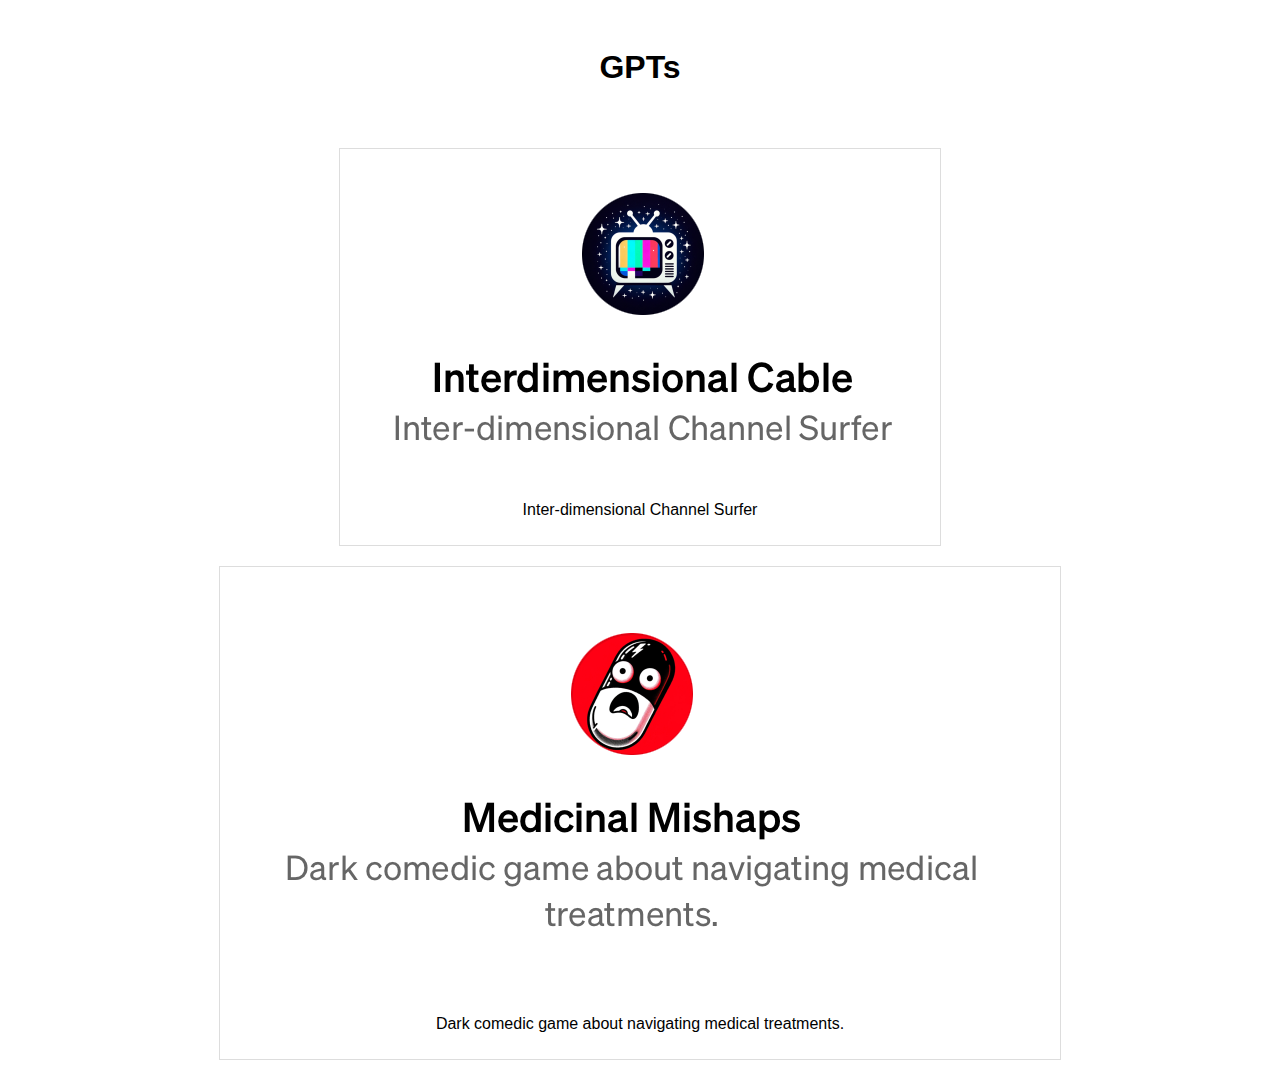
==== index.html @ 5fbf250f "Update index.html" ====
<!DOCTYPE html>
<html>
<head>
    <title>GPTs</title>
    <link rel="stylesheet" type="text/css" href="/resources/css/style.css">
</head>
<body>
    <header>
        <h1>GPTs</h1>
    </header>
    <main>
        <div id="gallery">
            
            <div class="thumbnail" data-title="Interdimensional Cable" data-description="Interdimensional Cable" 
              data-images='["/resources/img/InterdimensionalCable1.png", 
                            "/resources/img/InterdimensionalCable2.png",
                            "/resources/img/InterdimensionalCable3.png"]'>
              <img src="/resources/img/InterdimensionalCable1.png" alt="Interdimensional Cable">
              <p>Inter-dimensional Channel Surfer</p>
            </div>
            
            <div class="thumbnail" data-title="Medicinal Mishaps" data-description="Medicinal Mishaps" 
              data-images='["/resources/img/MedicinalMishaps1.png",
                            "/resources/img/MedicinalMishaps2.png",
                            "/resources/img/MedicinalMishaps3.png"
                            "/resources/img/MedicinalMishaps4.png"]'>
              <img src="/resources/img/MedicinalMishaps1.png" alt="Medicinal Mishaps">
              <p>Dark comedic game about navigating medical treatments.</p>
            </div>
          
        </div>

    </main>
    <script src="/resources/js/script.js"></script>
</body>
</html>
---- resources/css/style.css ----
/* style.css */
body {
    font-family: Arial, sans-serif;
}

header {
    text-align: center;
    padding: 20px;
}

#gallery {
    display: flex;
    flex-wrap: wrap;
    justify-content: center;
    gap: 20px;
    padding: 20px;
}

.thumbnail {
    border: 1px solid #ddd;
    padding: 10px;
    text-align: center;
}

.thumbnail img {
    width: 100%;
    height: auto;
}

#overlay {
    position: fixed;
    top: 0;
    left: 0;
    right: 0;
    bottom: 0;
    background-color: rgba(0, 0, 0, 0.8);
    display: flex;
    align-items: center;
    justify-content: center;
}

.enlarged {
    background-color: white;
    padding: 20px;
    text-align: center;
}

.enlarged img {
    max-width: 80%;
    max-height: 80vh;
    margin-bottom: 20px;
    display: block; /* Ensures each image is on a new line */
}
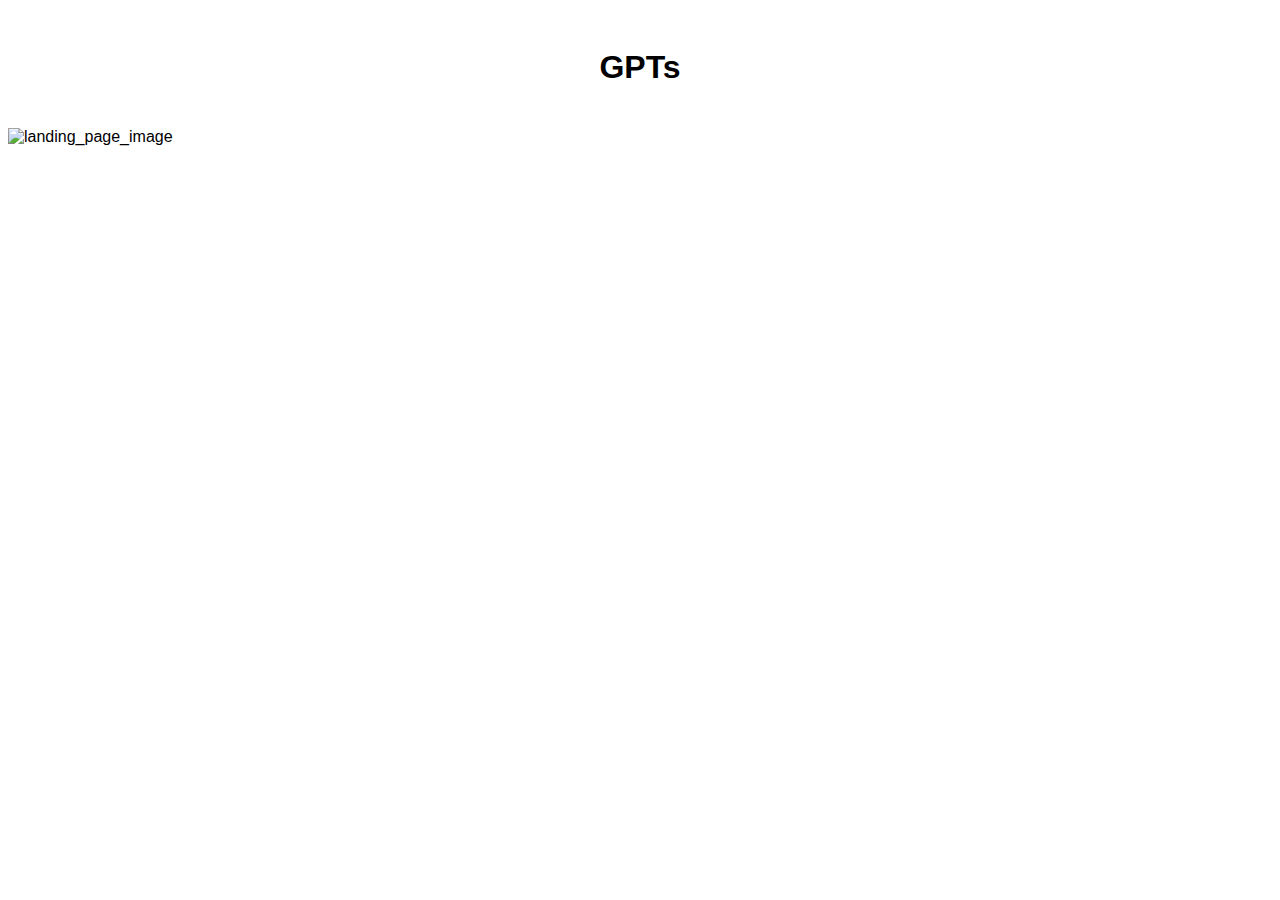
==== commit fc09d7be: "Update index.html" ====
--- a/index.html
+++ b/index.html
@@ -1,7 +1,7 @@
 <!DOCTYPE html>
 <html>
 <head>
-    <title>GPTs</title>
+    <title>Oddity Land</title>
     <link rel="stylesheet" type="text/css" href="/resources/css/style.css">
 </head>
 <body>
@@ -9,7 +9,11 @@
         <h1>GPTs</h1>
     </header>
     <main>
-        <div id="gallery">
+        <div class="container">
+        <img src="oddityland1.jpg" alt="landing_page_image" class="responsive">
+        <!-- Your list will be added here later -->
+    </div>
+       <!-- <div id="gallery">
             
             <div class="thumbnail" data-title="Interdimensional Cable" data-description="Interdimensional Cable" 
               data-images='["/resources/img/InterdimensionalCable1.png", 
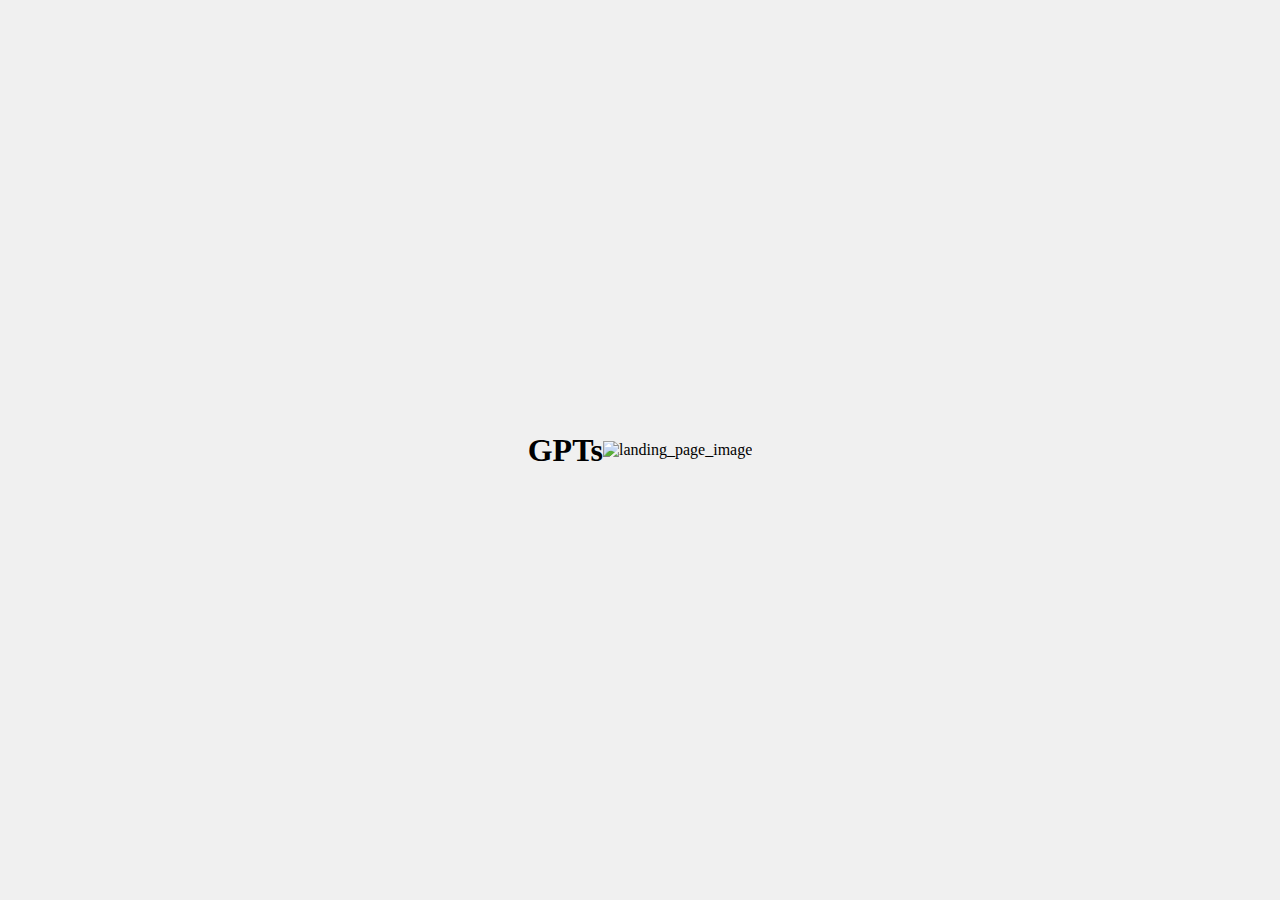
==== commit f2fc83ab: "Update index.html" ====
--- a/index.html
+++ b/index.html
@@ -8,10 +8,12 @@
     <header>
         <h1>GPTs</h1>
     </header>
+    <body>
+    <div class="container">
+        <img src="oddityland1.jpg" alt="landing_page_image" class="responsive">
+       </div> 
+    </body>
     <main>
-        <div class="container">
-        <img src="oddityland1.jpg" alt="landing_page_image" class="responsive">
-        <!-- Your list will be added here later -->
     </div>
        <!-- <div id="gallery">
             
--- a/resources/css/style.css
+++ b/resources/css/style.css
@@ -1,54 +1,22 @@
-/* style.css */
-body {
-    font-family: Arial, sans-serif;
-}
+body, html {
+            height: 100%;
+            margin: 0;
+            display: flex;
+            justify-content: center;
+            align-items: center;
+            background-color: #f0f0f0;
+        }
 
-header {
-    text-align: center;
-    padding: 20px;
-}
+        .container {
+            width: 80%; /* Adjust based on preference */
+            max-width: 1200px; /* Maximum width */
+            margin: auto;
+            text-align: center;
+        }
 
-#gallery {
-    display: flex;
-    flex-wrap: wrap;
-    justify-content: center;
-    gap: 20px;
-    padding: 20px;
-}
-
-.thumbnail {
-    border: 1px solid #ddd;
-    padding: 10px;
-    text-align: center;
-}
-
-.thumbnail img {
-    width: 100%;
-    height: auto;
-}
-
-#overlay {
-    position: fixed;
-    top: 0;
-    left: 0;
-    right: 0;
-    bottom: 0;
-    background-color: rgba(0, 0, 0, 0.8);
-    display: flex;
-    align-items: center;
-    justify-content: center;
-}
-
-.enlarged {
-    background-color: white;
-    padding: 20px;
-    text-align: center;
-}
-
-.enlarged img {
-    max-width: 80%;
-    max-height: 80vh;
-    margin-bottom: 20px;
-    display: block; /* Ensures each image is on a new line */
-}
-
+        img.responsive {
+            max-width: 100%;
+            height: auto;
+            display: block; /* Removes bottom space under image */
+            margin: auto;
+        }
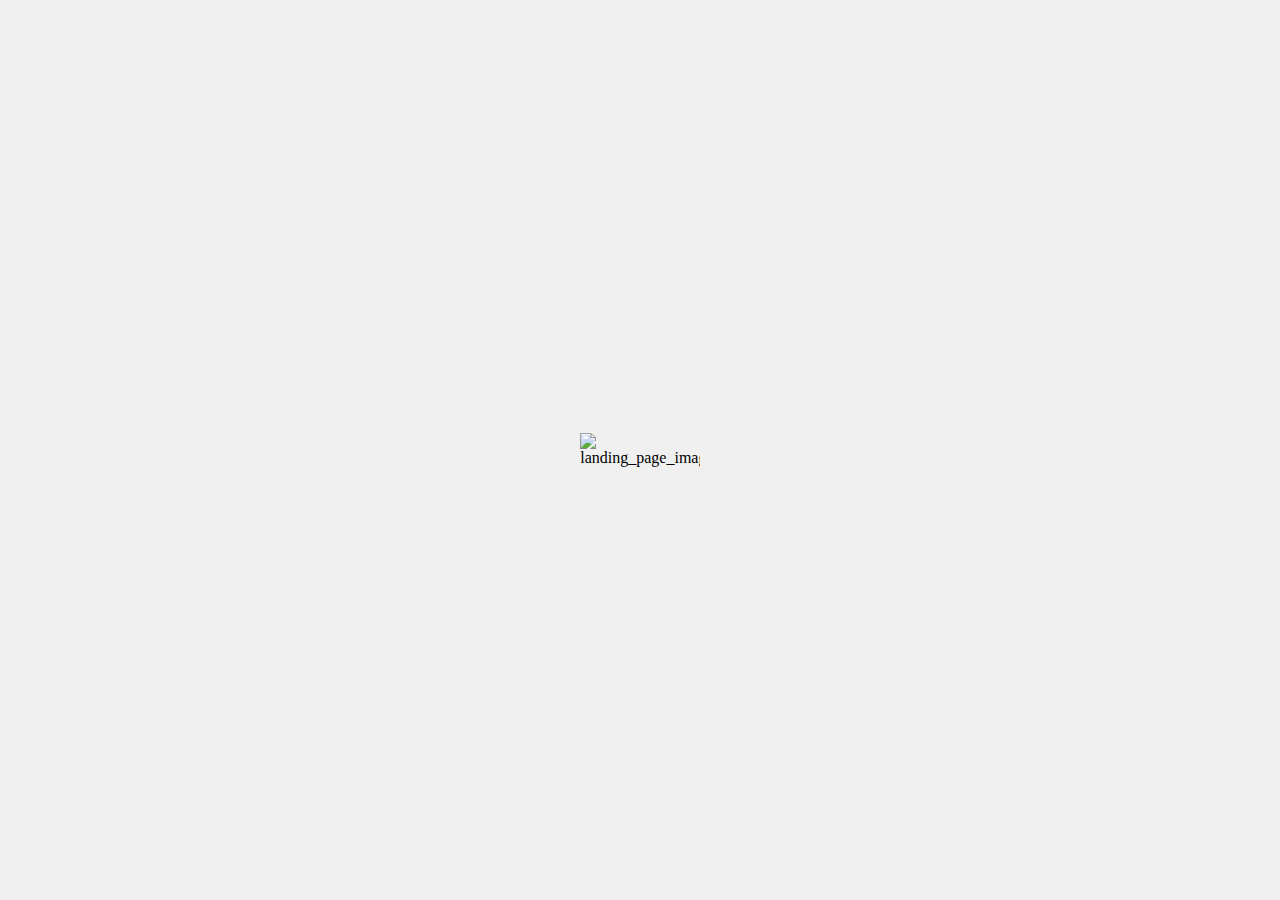
==== commit c781d655: "Update index.html" ====
--- a/index.html
+++ b/index.html
@@ -5,9 +5,6 @@
     <link rel="stylesheet" type="text/css" href="/resources/css/style.css">
 </head>
 <body>
-    <header>
-        <h1>GPTs</h1>
-    </header>
     <body>
     <div class="container">
         <img src="oddityland1.jpg" alt="landing_page_image" class="responsive">
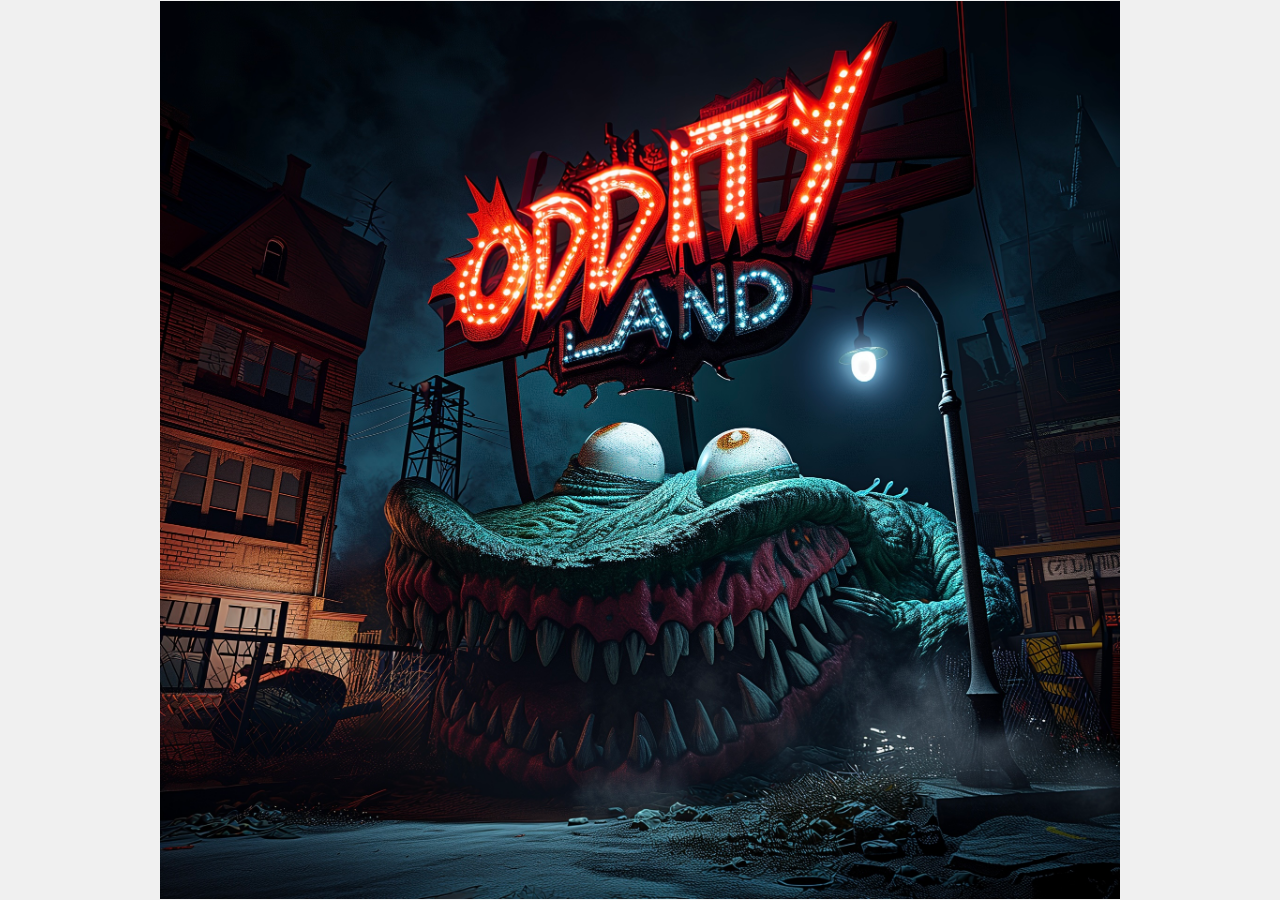
==== commit e003092c: "Update index.html" ====
--- a/index.html
+++ b/index.html
@@ -7,7 +7,7 @@
 <body>
     <body>
     <div class="container">
-        <img src="oddityland1.jpg" alt="landing_page_image" class="responsive">
+        <img src="/resources/img/oddityland2.jpeg" alt="landing_page_image" class="responsive">
        </div> 
     </body>
     <main>
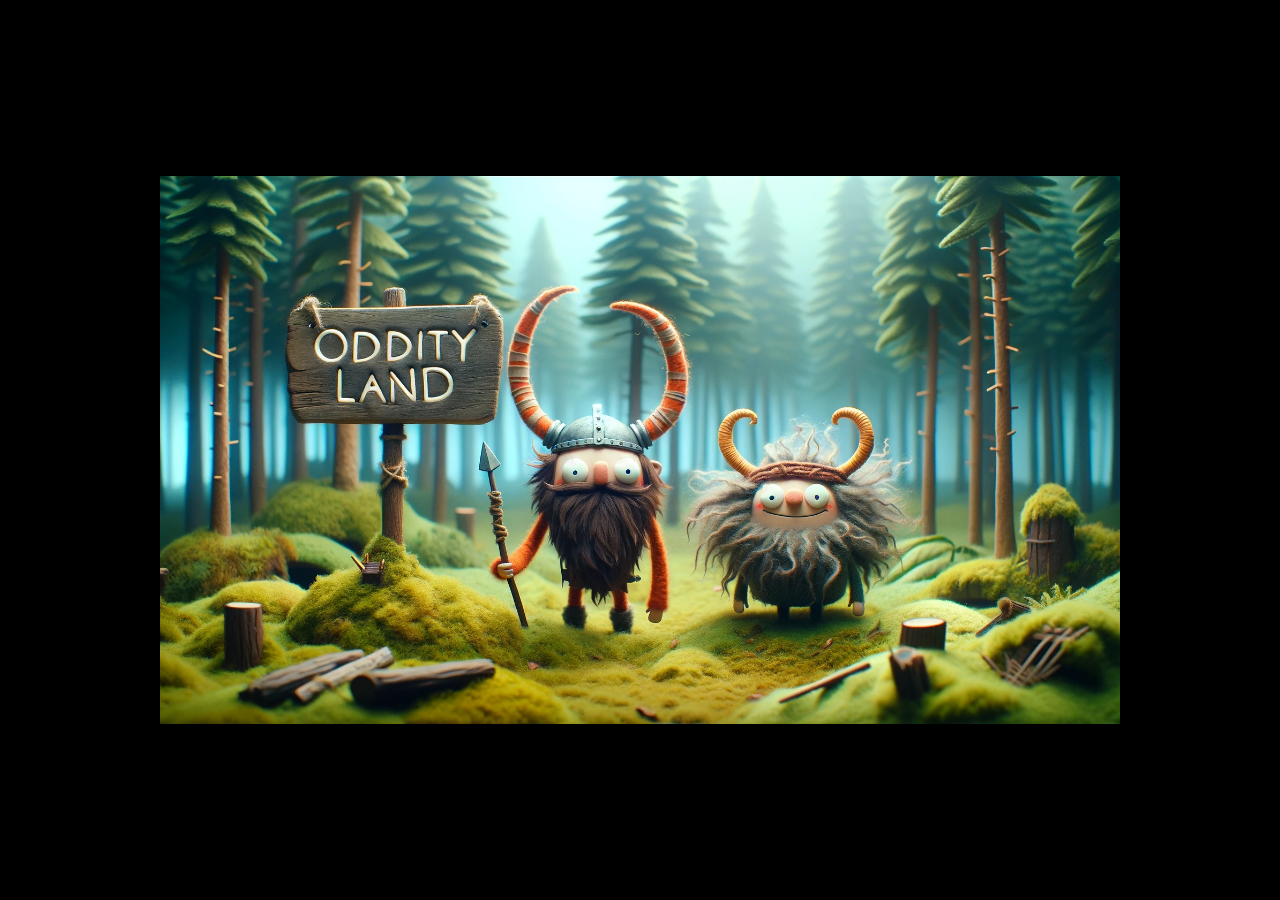
==== commit a5e03712: "Update index.html" ====
--- a/index.html
+++ b/index.html
@@ -7,7 +7,7 @@
 <body>
     <body>
     <div class="container">
-        <img src="/resources/img/oddityland2.jpeg" alt="landing_page_image" class="responsive">
+        <img src="/resources/img/oddityland3.WEBP" alt="landing_page_image" class="responsive">
        </div> 
     </body>
     <main>
--- a/resources/css/style.css
+++ b/resources/css/style.css
@@ -4,7 +4,7 @@
             display: flex;
             justify-content: center;
             align-items: center;
-            background-color: #f0f0f0;
+            background-color: black;
         }
 
         .container {
